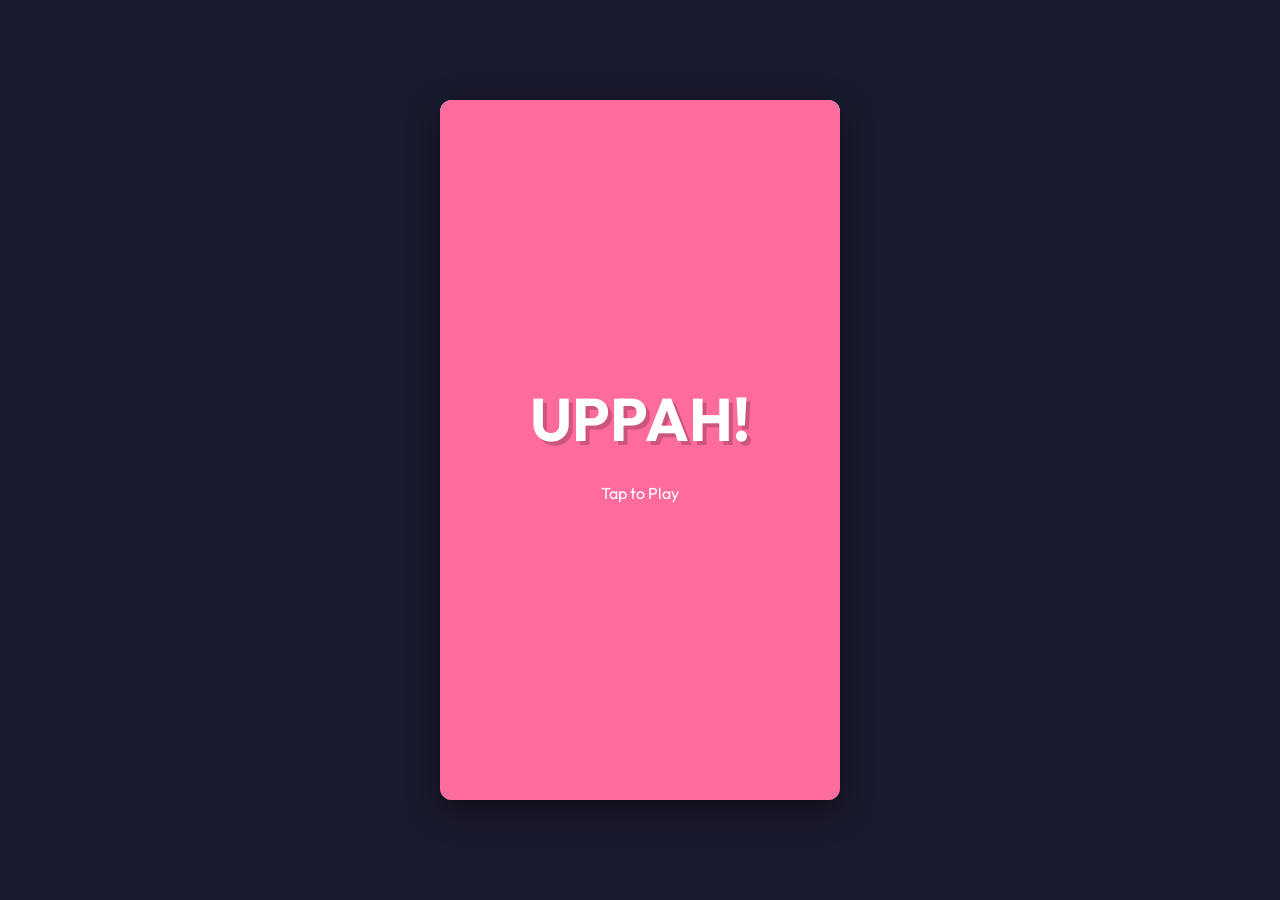
==== index.html @ 9a89947a "Initial commit of UPPAH Dino MVP" ====
<!DOCTYPE html>
<html lang="en">
<head>
    <meta charset="UTF-8">
    <meta name="viewport" content="width=device-width, initial-scale=1.0, maximum-scale=1.0, user-scalable=no">
    <title>UPPAH - Premium Toddler Game</title>
    <link rel="stylesheet" href="css/main.css">
    <link href="https://fonts.googleapis.com/css2?family=Outfit:wght@600;800&display=swap" rel="stylesheet">
</head>
<body>
    <div id="game-container">
        <canvas id="gameCanvas" width="400" height="700"></canvas>
        
        <!-- UI Overlay -->
        <div id="ui-layer">
            <div id="top-bar">
                <div class="meter-container">
                    <div class="meter-label">Diaper</div>
                    <div class="meter-bg"><div id="diaper-fill"></div></div>
                </div>
                <div class="meter-container" style="margin-top: 5px;">
                    <div class="meter-label" style="color: #FF6B9D">Happy</div>
                    <div class="meter-bg"><div id="happy-fill"></div></div>
                </div>
                <div id="score-display">
                    Score: <span id="score-value">0</span>
                    <div class="ballball-count">🏀 x <span id="ballball-value">0</span></div>
                </div>
            </div>

            <!-- Speech Bubble Base (dynamically styled via JS) -->
            <div id="speech-bubble" class="hidden">uppah!</div>
            <div id="gigi-warning" class="hidden">GIGI CLOSE!</div>
        </div>

        <!-- Touch Zones -->
        <div id="controls-layer">
            <div id="zone-left">
                <div class="zone-text">⬇️ DUCK<br><small>HOLD</small></div>
            </div>
            <div id="zone-right">
                <div class="zone-text">⬆️ JUMP<br><small>TAP</small></div>
            </div>
        </div>
        
        <div id="start-screen">
            <h1>UPPAH!</h1>
            <p>Tap to Play</p>
        </div>
    </div>
    <script src="src/core/main.js"></script>
</body>
</html>
---- css/main.css ----
* {
    box-sizing: border-box;
    user-select: none;
    -webkit-user-select: none;
    touch-action: none; /* Prevent scroll on touch */
}

body, html {
    margin: 0;
    padding: 0;
    width: 100%;
    height: 100%;
    background-color: #1a1a2e;
    font-family: 'Outfit', sans-serif;
    display: flex;
    justify-content: center;
    align-items: center;
    overflow: hidden;
}

#game-container {
    position: relative;
    width: 400px;
    height: 700px;
    max-width: 100vw;
    max-height: 100vh;
    background-color: #87CEEB; /* Sky blue placeholder */
    box-shadow: 0 10px 30px rgba(0,0,0,0.5);
    border-radius: 12px;
    overflow: hidden;
}

#gameCanvas {
    position: absolute;
    top: 0;
    left: 0;
    z-index: 1;
}

/* UI Layer */
#ui-layer {
    position: absolute;
    top: 0;
    left: 0;
    width: 100%;
    height: 100%;
    z-index: 5;
    pointer-events: none; /* Let touches pass through to controls */
}

#top-bar {
    position: absolute;
    top: 15px;
    left: 15px;
    right: 15px;
    display: flex;
    justify-content: space-between;
    align-items: flex-start;
    flex-wrap: wrap;
    background: rgba(255, 255, 255, 0.2);
    backdrop-filter: blur(10px);
    -webkit-backdrop-filter: blur(10px);
    padding: 10px 15px;
    border-radius: 20px;
    border: 1px solid rgba(255, 255, 255, 0.4);
    box-shadow: 0 4px 6px rgba(0,0,0,0.1);
}

.meter-container {
    display: flex;
    flex-direction: column;
    width: 120px;
}

.meter-label {
    font-size: 12px;
    text-transform: uppercase;
    color: #333;
    font-weight: 800;
    margin-bottom: 3px;
    text-shadow: 1px 1px 0 #fff;
}

.meter-bg {
    width: 100%;
    height: 12px;
    background: rgba(0,0,0,0.2);
    border-radius: 6px;
    border: 2px solid white;
    overflow: hidden;
}

#diaper-fill {
    height: 100%;
    background-color: #FFFFFF;
    width: 100%;
    transition: width 0.2s, background-color 0.2s;
}

#happy-fill {
    height: 100%;
    background: linear-gradient(90deg, #FF6B9D, #FFB366);
    background-color: #FF6B9D;
    width: 50%;
    transition: width 0.2s;
}

#score-display {
    text-align: right;
    font-size: 18px;
    font-weight: 800;
    color: #fff;
    text-shadow: 2px 2px 0 #000;
}

.ballball-count {
    font-size: 14px;
    color: #FF9800;
}

/* Controls Layer */
#controls-layer {
    position: absolute;
    bottom: 0;
    left: 0;
    width: 100%;
    height: 30%; /* Bottom 30% of screen */
    display: flex;
    z-index: 10;
}

#zone-left, #zone-right {
    flex: 1;
    position: relative;
    border-top: 2px dashed rgba(255,255,255,0.3);
    background: linear-gradient(to top, rgba(0,0,0,0.3), transparent);
}

#zone-left {
    border-right: 1px dashed rgba(255,255,255,0.3);
}

#zone-right {
    border-left: 1px dashed rgba(255,255,255,0.3);
}

#zone-left:active, #zone-right:active {
    background: linear-gradient(to top, rgba(255,255,255,0.2), rgba(0,0,0,0.1));
}

.zone-text {
    position: absolute;
    bottom: 20px;
    width: 100%;
    text-align: center;
    color: rgba(255,255,255,0.7);
    font-size: 20px;
    font-weight: 800;
    pointer-events: none;
    text-shadow: 1px 1px 2px rgba(0,0,0,0.5);
}

.zone-text small {
    font-size: 12px;
}

/* Speech Bubble */
#speech-bubble {
    position: absolute;
    padding: 6px 12px;
    background: white;
    border-radius: 16px;
    font-weight: 800;
    font-size: 16px;
    box-shadow: 0 4px 8px rgba(0,0,0,0.2);
    transform: scale(0);
    transition: transform 0.1s cubic-bezier(0.175, 0.885, 0.32, 1.275);
    white-space: nowrap;
}

#speech-bubble::after {
    content: '';
    position: absolute;
    bottom: -6px;
    left: 20px;
    border-width: 6px 6px 0;
    border-style: solid;
    border-color: white transparent transparent transparent;
}

#speech-bubble.show-uppah {
    transform: scale(1);
    color: #FF6B9D;
}

#speech-bubble.show-down {
    transform: scale(1);
    color: #6BB6FF;
}

/* UI Alerts */
#gigi-warning {
    position: absolute;
    top: 80px;
    left: 50%;
    transform: translateX(-50%);
    background: #FF0044;
    color: white;
    padding: 5px 15px;
    border-radius: 10px;
    font-weight: bold;
    animation: flash 0.5s infinite alternate;
}

@keyframes flash {
    from { opacity: 0.5; box-shadow: 0 0 5px red; }
    to { opacity: 1; box-shadow: 0 0 20px red; }
}

.vignette-danger {
    box-shadow: inset 0 0 50px red !important;
}

.hidden {
    display: none !important;
}

#start-screen {
    position: absolute;
    top: 0; left: 0; right: 0; bottom: 0;
    background: #FF6B9D;
    display: flex;
    flex-direction: column;
    justify-content: center;
    align-items: center;
    color: white;
    z-index: 20;
    cursor: pointer;
}

#start-screen h1 {
    font-size: 60px;
    margin: 0 0 10px 0;
    text-shadow: 4px 4px 0px rgba(0,0,0,0.2);
}
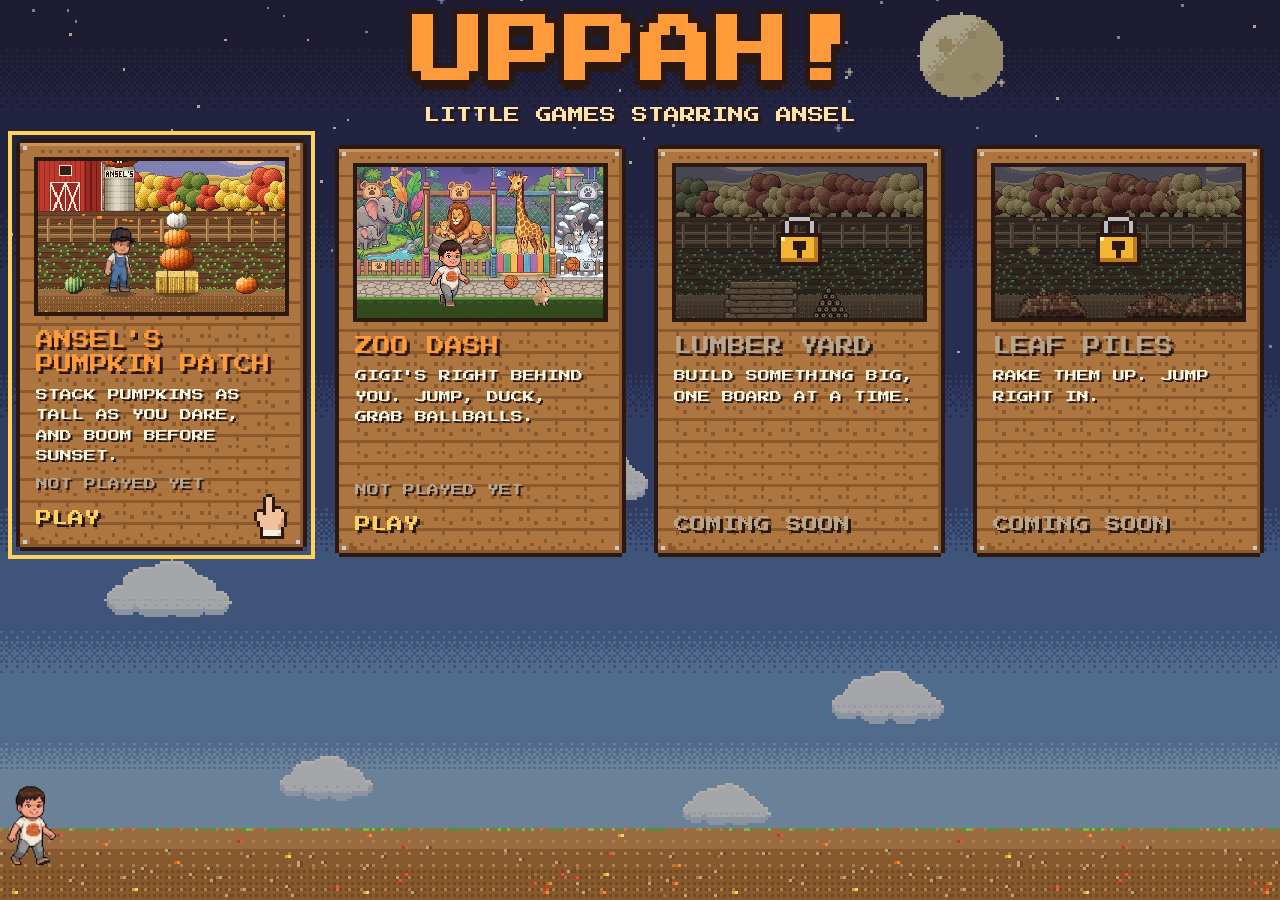
==== commit 40f752f6: "Uppah home page with a level selector; runner gets a home button and saves its best run The root ind" ====
--- a/index.html
+++ b/index.html
@@ -2,52 +2,366 @@
 <html lang="en">
 <head>
     <meta charset="UTF-8">
-    <meta name="viewport" content="width=device-width, initial-scale=1.0, maximum-scale=1.0, user-scalable=no">
-    <title>UPPAH - Premium Toddler Game</title>
-    <link rel="stylesheet" href="css/main.css">
-    <link href="https://fonts.googleapis.com/css2?family=Outfit:wght@600;800&display=swap" rel="stylesheet">
+    <meta name="viewport" content="width=device-width, initial-scale=1.0, viewport-fit=cover">
+    <title>UPPAH! Games starring Ansel</title>
+    <meta name="description" content="Little pixel-art games starring Ansel. Pick a game.">
+    <link rel="preconnect" href="https://fonts.googleapis.com">
+    <link href="https://fonts.googleapis.com/css2?family=Press+Start+2P&display=swap" rel="stylesheet">
+    <style>
+        /* The Uppah home page: a level select. All the art is the games' own pixel art
+           (home/make_home_art.py); CSS only lays it out and slices the wooden sign
+           (games/pumpkin-patch/art/panel.png) around each card. */
+        :root {
+            --ink: #1b130d;
+            --ink2: #2b1810;
+            --cream: #fff6e0;
+            --sand: #ffe3a6;
+            --gold: #ffd35a;
+            --orange: #ff9a3a;
+            --dim: #b9a58a;
+            --gap: 28px;
+        }
+        * { box-sizing: border-box; }
+        html, body { margin: 0; padding: 0; overflow-x: hidden; }
+        body {
+            min-height: 100vh;
+            min-height: 100dvh;
+            background: var(--ink);
+            color: var(--cream);
+            font-family: 'Press Start 2P', monospace;
+            display: flex;
+            flex-direction: column;
+            -webkit-font-smoothing: none;
+            overflow-x: hidden;
+        }
+        img { image-rendering: pixelated; }
+
+        /* the patch's night-to-dusk sky behind everything */
+        .sky {
+            position: fixed;
+            inset: 0;
+            z-index: -1;
+            background: var(--ink) url(home/art/sky.png) center bottom / cover no-repeat;
+            image-rendering: pixelated;
+        }
+        .sky::after {          /* a little darker so the signs stand out */
+            content: "";
+            position: absolute;
+            inset: 0;
+            background: rgba(27, 19, 13, 0.35);
+        }
+
+        header {
+            text-align: center;
+            padding: 14px 16px 4px;
+        }
+        h1 {
+            margin: 0;
+            font-size: clamp(40px, 6.5vw, 72px);
+            line-height: 1.1;
+            color: var(--orange);
+            letter-spacing: 4px;
+            /* a chunky ink outline, one art pixel thick in every direction */
+            text-shadow:
+                -5px 0 var(--ink2), 5px 0 var(--ink2), 0 -5px var(--ink2), 0 5px var(--ink2),
+                -5px -5px var(--ink2), 5px -5px var(--ink2), -5px 5px var(--ink2), 5px 5px var(--ink2),
+                0 10px var(--ink2);
+        }
+        .tag {
+            margin: 10px 0 0;
+            font-size: clamp(12px, 2.4vw, 16px);
+            color: var(--sand);
+            line-height: 1.6;
+            text-shadow: 3px 3px var(--ink2);
+        }
+
+        main {
+            flex: 1;
+            width: 100%;
+            max-width: 1280px;
+            margin: 0 auto;
+            padding: 12px 16px 0;
+        }
+        .levels {
+            list-style: none;
+            margin: 0;
+            padding: 0;
+            display: grid;
+            gap: var(--gap);
+            grid-template-columns: repeat(4, minmax(0, 1fr));
+        }
+        .levels > li { display: flex; min-width: 0; }
+
+        /* a wooden sign: the game's 9-slice panel, edges and planks tiled */
+        .card {
+            position: relative;
+            display: flex;
+            flex-direction: column;
+            width: 100%;
+            min-width: 0;
+            padding: 0;
+            border: 18px solid transparent;
+            border-image: url(games/pumpkin-patch/art/panel.png) 20 fill / 18px round;
+            image-rendering: pixelated;
+            color: inherit;
+            text-decoration: none;
+            outline: none;
+            cursor: pointer;
+            transition: transform 0.08s steps(2);
+            -webkit-tap-highlight-color: transparent;
+        }
+        .card:hover, .card:focus-visible, .card.on { transform: translateY(-6px); }
+        .card:focus-visible { outline: 4px solid var(--gold); outline-offset: 4px; }
+        .card:active { transform: translateY(0); }
+        .thumb {
+            display: block;
+            width: 100%;
+            aspect-ratio: 480 / 300;
+            object-fit: cover;
+            border: 4px solid var(--ink2);
+            background: var(--ink2);
+        }
+        .name {
+            margin: 12px 2px 0;
+            font-size: clamp(14px, 1.5vw, 18px);
+            line-height: 1.35;
+            color: var(--orange);
+            text-shadow: 3px 3px var(--ink2);
+        }
+        .blurb {
+            margin: 8px 2px 0;
+            font-size: 12px;
+            line-height: 1.7;
+            color: var(--cream);
+            text-shadow: 2px 2px var(--ink2);
+        }
+        .stats {
+            margin: auto 2px 0;
+            padding-top: 8px;
+            font-size: 12px;
+            line-height: 1.8;
+            color: var(--gold);
+            text-shadow: 2px 2px var(--ink2);
+            display: flex;
+            flex-wrap: wrap;
+            align-items: center;
+            gap: 0 12px;
+        }
+        .stats .none { color: var(--dim); }
+        .stats img { width: 18px; height: 18px; vertical-align: -3px; image-rendering: auto; }
+        .play {
+            display: flex;
+            align-items: center;
+            justify-content: space-between;
+            margin: 8px 2px 0;
+            font-size: 16px;
+            color: var(--gold);
+            text-shadow: 3px 3px var(--ink2);
+        }
+        /* the game's pointing hand shows which card is picked */
+        .hand {
+            width: 33px;
+            height: 45px;
+            visibility: hidden;
+            margin: -10px 0 -6px;
+        }
+        .card:hover .hand, .card:focus-visible .hand, .card.on .hand {
+            visibility: visible;
+            animation: poke 0.7s steps(2) infinite;
+        }
+        @keyframes poke { 50% { transform: translateY(-6px); } }
+
+        .card.locked { cursor: default; }
+        .card.locked .play { margin-top: auto; padding-top: 12px; }
+        .card.locked .name { color: var(--dim); }
+        .card.locked .play { color: var(--dim); }
+        .card.locked.shake { animation: shake 0.3s steps(3); }
+        @keyframes shake { 33% { transform: translateX(-6px); } 66% { transform: translateX(6px); } }
+
+        /* Ansel runs along the patch's dirt path at the bottom */
+        footer {
+            position: relative;
+            height: 96px;
+            pointer-events: none;
+        }
+        .path {
+            position: absolute;
+            left: 0; right: 0; bottom: 0;
+            height: 72px;
+            background: url(home/art/path.png) 0 0 / auto 72px repeat-x;
+            image-rendering: pixelated;
+        }
+        .runner {
+            position: absolute;
+            left: 0;
+            bottom: 28px;
+            width: 63px;
+            height: 93px;
+            background: url(home/art/ansel_run.png) 0 0 / 378px 93px no-repeat;
+            animation: legs 0.6s steps(6) infinite, across 14s linear -4s infinite;
+        }
+        @keyframes legs { to { background-position: -378px 0; } }
+        @keyframes across {
+            0% { transform: translateX(-80px); }
+            100% { transform: translateX(calc(100vw + 20px)); }
+        }
+
+        /* tablets: two across */
+        @media (max-width: 1100px) {
+            .levels { grid-template-columns: repeat(2, minmax(0, 1fr)); }
+        }
+        /* phones: the two games full width, the coming-soon signs side by side and small */
+        @media (max-width: 640px) {
+            :root { --gap: 18px; }
+            header { padding-top: 28px; }
+            .levels > li.game { grid-column: span 2; }
+            .locked .blurb { display: none; }
+            .locked .name { font-size: 12px; }
+            .locked .play { font-size: 12px; }
+            .card { border-width: 16px; border-image-width: 16px; }
+            h1 { font-size: 44px; }
+            footer { height: 124px; }
+        }
+        @media (prefers-reduced-motion: reduce) {
+            .runner { animation: none; left: 24px; }
+            .card, .card:hover, .card:focus-visible, .card.on { transition: none; transform: none; }
+            .card .hand { animation: none !important; }
+        }
+    </style>
 </head>
 <body>
-    <div id="game-container">
-        <canvas id="gameCanvas" width="400" height="700"></canvas>
-        
-        <!-- UI Overlay -->
-        <div id="ui-layer">
-            <div id="top-bar">
-                <div class="meter-container">
-                    <div class="meter-label">Diaper</div>
-                    <div class="meter-bg"><div id="diaper-fill"></div></div>
+    <div class="sky" aria-hidden="true"></div>
+    <header>
+        <h1>UPPAH!</h1>
+        <p class="tag">LITTLE GAMES STARRING ANSEL</p>
+    </header>
+
+    <main>
+        <ul class="levels" aria-label="Pick a game">
+            <li class="game">
+                <a class="card" href="games/pumpkin-patch/" data-game="pumpkin">
+                    <img class="thumb" src="home/art/card_pumpkin.png" alt="Ansel beside a tower of pumpkins on a hay bale">
+                    <span class="name">ANSEL'S PUMPKIN PATCH</span>
+                    <span class="blurb">STACK PUMPKINS AS TALL AS YOU DARE, AND BOOM BEFORE SUNSET.</span>
+                    <span class="stats" id="stats-pumpkin"><span class="none">NOT PLAYED YET</span></span>
+                    <span class="play">PLAY <img class="hand" src="games/pumpkin-patch/art/hand.png" alt=""></span>
+                </a>
+            </li>
+            <li class="game">
+                <a class="card" href="dino.html" data-game="runner">
+                    <img class="thumb" src="home/art/card_runner.png" alt="Ansel running through the zoo past Hoppah and a ballball">
+                    <span class="name">ZOO DASH</span>
+                    <span class="blurb">GIGI'S RIGHT BEHIND YOU. JUMP, DUCK, GRAB BALLBALLS.</span>
+                    <span class="stats" id="stats-runner"><span class="none">NOT PLAYED YET</span></span>
+                    <span class="play">PLAY <img class="hand" src="games/pumpkin-patch/art/hand.png" alt=""></span>
+                </a>
+            </li>
+            <li>
+                <div class="card locked" tabindex="-1" role="link" aria-disabled="true" data-game="lumber">
+                    <img class="thumb" src="home/art/card_lumber.png" alt="Locked: a lumber pile">
+                    <span class="name">LUMBER YARD</span>
+                    <span class="blurb">BUILD SOMETHING BIG, ONE BOARD AT A TIME.</span>
+                    <span class="play">COMING SOON <img class="hand" src="games/pumpkin-patch/art/hand.png" alt=""></span>
                 </div>
-                <div class="meter-container" style="margin-top: 5px;">
-                    <div class="meter-label" style="color: #FF6B9D">Happy</div>
-                    <div class="meter-bg"><div id="happy-fill"></div></div>
+            </li>
+            <li>
+                <div class="card locked" tabindex="-1" role="link" aria-disabled="true" data-game="leaves">
+                    <img class="thumb" src="home/art/card_leaves.png" alt="Locked: leaf piles under autumn trees">
+                    <span class="name">LEAF PILES</span>
+                    <span class="blurb">RAKE THEM UP. JUMP RIGHT IN.</span>
+                    <span class="play">COMING SOON <img class="hand" src="games/pumpkin-patch/art/hand.png" alt=""></span>
                 </div>
-                <div id="score-display">
-                    Score: <span id="score-value">0</span>
-                    <div class="ballball-count">🏀 x <span id="ballball-value">0</span></div>
-                </div>
-            </div>
-
-            <!-- Speech Bubble Base (dynamically styled via JS) -->
-            <div id="speech-bubble" class="hidden">uppah!</div>
-            <div id="gigi-warning" class="hidden">GIGI CLOSE!</div>
-        </div>
-
-        <!-- Touch Zones -->
-        <div id="controls-layer">
-            <div id="zone-left">
-                <div class="zone-text">⬇️ DUCK<br><small>HOLD</small></div>
-            </div>
-            <div id="zone-right">
-                <div class="zone-text">⬆️ JUMP<br><small>TAP</small></div>
-            </div>
-        </div>
-        
-        <div id="start-screen">
-            <h1>UPPAH!</h1>
-            <p>Tap to Play</p>
-        </div>
-    </div>
-    <script src="src/core/main.js"></script>
+            </li>
+        </ul>
+    </main>
+
+    <footer aria-hidden="true">
+        <div class="path"></div>
+        <div class="runner"></div>
+    </footer>
+
+    <script>
+    (() => {
+        'use strict';
+        const read = key => { try { return JSON.parse(localStorage.getItem(key)); } catch (e) { return null; } };
+        const num = n => Number(n).toLocaleString('en-US');
+        const stat = (el, html) => { if (html) el.innerHTML = html; };
+
+        // ── best scores, from each game's own localStorage ──
+        const pp = read('uppah.pumpkinpatch.best') || {};
+        const found = read('uppah.pumpkinpatch.surprises') || [];
+        const ppStats = document.getElementById('stats-pumpkin');
+        const ppParts = [];
+        if (pp.score) ppParts.push('<span>BEST ' + num(pp.score) + '</span>');
+        if (pp.count) ppParts.push('<span>TALLEST ' + num(pp.count) + '</span>');
+        stat(ppStats, ppParts.join('<span>·</span>'));
+        if (found.length) {
+            fetch('games/pumpkin-patch/art/surprises.json').then(r => r.json()).then(j => {
+                const n = (j.stickers || []).length;
+                const s = document.createElement('span');
+                s.textContent = 'SURPRISES ' + found.length + (n ? '/' + n : '');
+                if (!ppParts.length) ppStats.innerHTML = '';
+                else ppStats.insertAdjacentHTML('beforeend', '<span>·</span>');
+                ppStats.appendChild(s);
+            }).catch(() => {});
+        }
+        const run = read('uppah.runner.best') || {};
+        if (run.ballballs) {
+            stat(document.getElementById('stats-runner'),
+                '<span>BEST RUN ' + num(run.ballballs) + ' <img src="assets/BallBall.png" alt="ballballs"></span>');
+        }
+
+        // ── keyboard: arrows move between signs, Enter or Space opens one ──
+        const cards = [...document.querySelectorAll('.card')];
+        const columns = () => {
+            const top = cards[0].getBoundingClientRect().top;
+            return Math.max(1, cards.filter(c => Math.abs(c.getBoundingClientRect().top - top) < 4).length);
+        };
+        const pick = i => {
+            i = Math.max(0, Math.min(cards.length - 1, i));
+            cards.forEach(c => c.classList.toggle('on', c === cards[i]));
+            cards[i].focus({ preventScroll: false });
+        };
+        const nope = card => {
+            card.classList.remove('shake');
+            void card.offsetWidth;
+            card.classList.add('shake');
+        };
+        document.addEventListener('keydown', e => {
+            const i = cards.indexOf(document.activeElement);
+            const c = columns();
+            let j = null;
+            switch (e.key) {
+                case 'ArrowRight': j = i < 0 ? 0 : i + 1; break;
+                case 'ArrowLeft': j = i < 0 ? 0 : i - 1; break;
+                case 'ArrowDown': j = i < 0 ? 0 : (i + c < cards.length ? i + c : i); break;
+                case 'ArrowUp': j = i < 0 ? 0 : (i - c >= 0 ? i - c : i); break;
+                case 'Home': j = 0; break;
+                case 'End': j = cards.length - 1; break;
+                case 'Enter': case ' ':
+                    if (i < 0) return;
+                    e.preventDefault();
+                    if (cards[i].classList.contains('locked')) nope(cards[i]);
+                    else cards[i].click();
+                    return;
+                default: return;
+            }
+            e.preventDefault();
+            pick(j);
+        });
+        cards.forEach(card => {
+            card.addEventListener('mouseenter', () => cards.forEach(c => c.classList.toggle('on', c === card)));
+            card.addEventListener('focus', () => cards.forEach(c => c.classList.toggle('on', c === card)));
+            if (card.classList.contains('locked')) card.addEventListener('click', () => nope(card));
+            else card.addEventListener('click', () => {
+                try { localStorage.setItem('uppah.home.last', card.dataset.game); } catch (e) {}
+            });
+        });
+        // keyboard players start on the game they played last (or the first one)
+        const last = (() => { try { return localStorage.getItem('uppah.home.last'); } catch (e) { return null; } })();
+        const start = Math.max(0, cards.findIndex(c => c.dataset.game === last));
+        if (window.matchMedia && window.matchMedia('(hover: hover) and (pointer: fine)').matches) pick(start);
+    })();
+    </script>
 </body>
 </html>
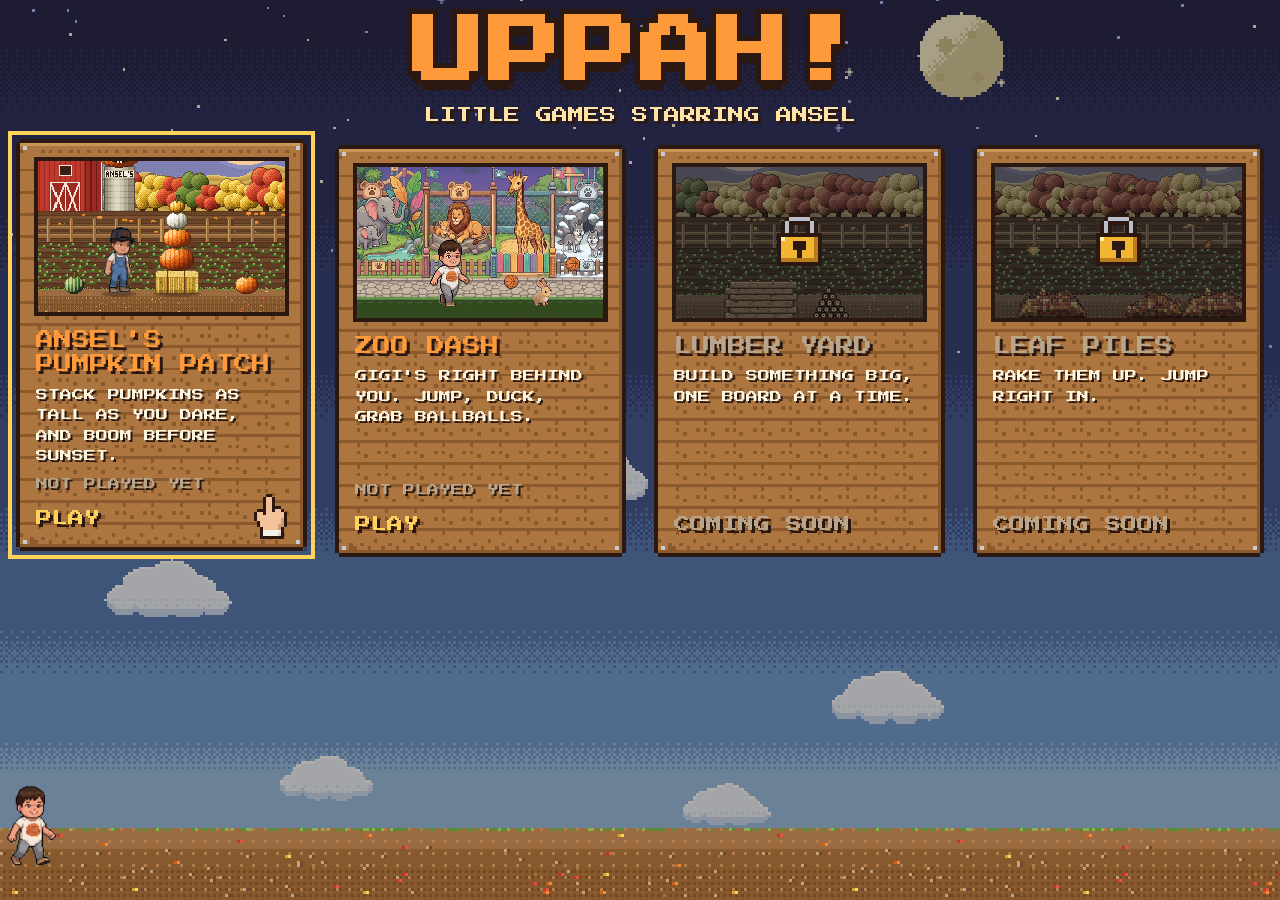
==== commit 285b8a04: "Pumpkin Patch: how-to-play card, title extras, pause menu buttons A four-panel illustrated how-to-pl" ====
--- a/index.html
+++ b/index.html
@@ -145,7 +145,7 @@
             display: flex;
             flex-wrap: wrap;
             align-items: center;
-            gap: 0 12px;
+            gap: 0 18px;
         }
         .stats .none { color: var(--dim); }
         .stats img { width: 18px; height: 18px; vertical-align: -3px; image-rendering: auto; }
@@ -294,14 +294,13 @@
         const ppParts = [];
         if (pp.score) ppParts.push('<span>BEST ' + num(pp.score) + '</span>');
         if (pp.count) ppParts.push('<span>TALLEST ' + num(pp.count) + '</span>');
-        stat(ppStats, ppParts.join('<span>·</span>'));
+        stat(ppStats, ppParts.join(''));
         if (found.length) {
             fetch('games/pumpkin-patch/art/surprises.json').then(r => r.json()).then(j => {
                 const n = (j.stickers || []).length;
                 const s = document.createElement('span');
                 s.textContent = 'SURPRISES ' + found.length + (n ? '/' + n : '');
                 if (!ppParts.length) ppStats.innerHTML = '';
-                else ppStats.insertAdjacentHTML('beforeend', '<span>·</span>');
                 ppStats.appendChild(s);
             }).catch(() => {});
         }
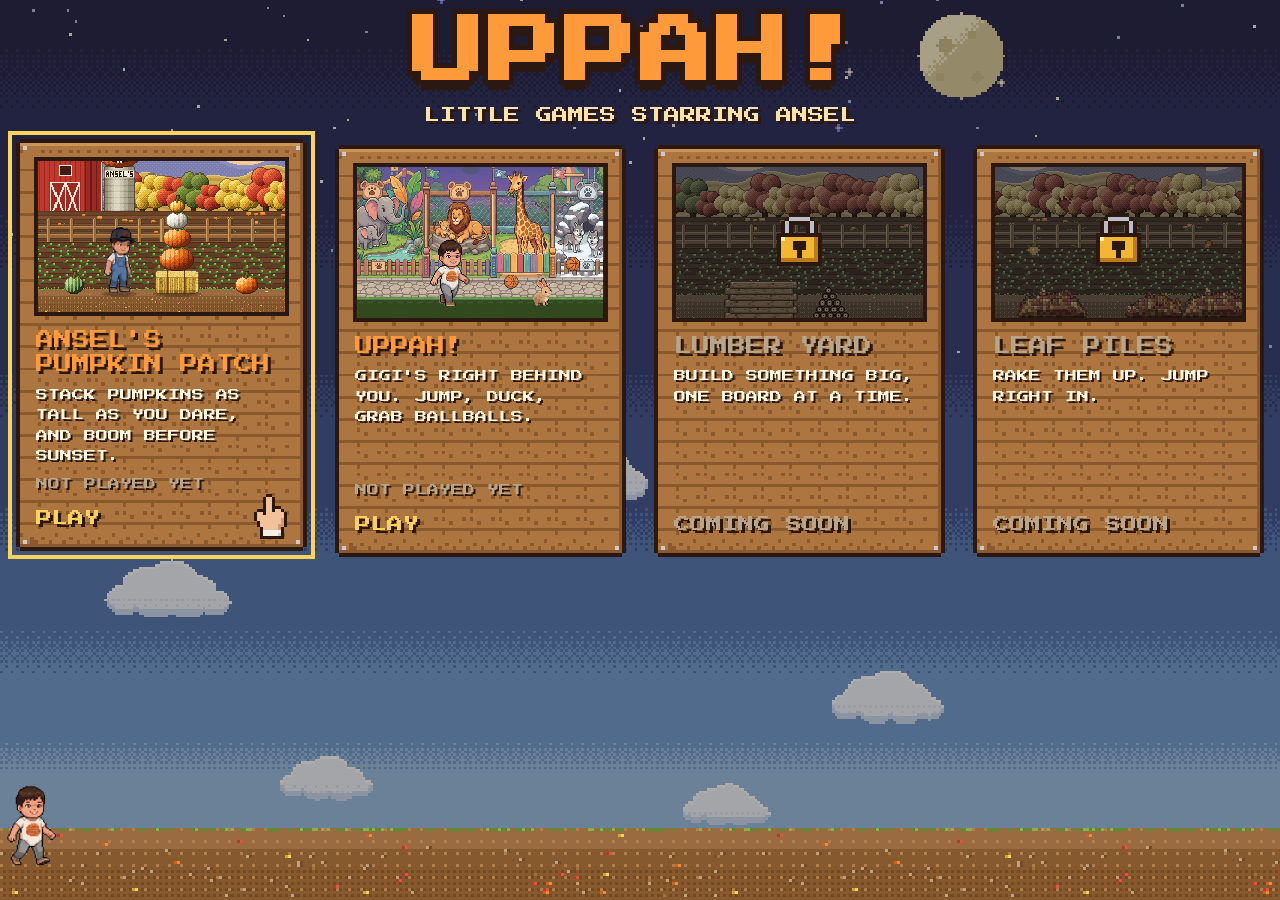
==== commit 10c9f3a9: "Home: the runner keeps its original name, UPPAH! Co-Authored-By: Claude Opus 5.5 <noreply@anthropic." ====
--- a/index.html
+++ b/index.html
@@ -250,7 +250,7 @@
             <li class="game">
                 <a class="card" href="dino.html" data-game="runner">
                     <img class="thumb" src="home/art/card_runner.png" alt="Ansel running through the zoo past Hoppah and a ballball">
-                    <span class="name">ZOO DASH</span>
+                    <span class="name">UPPAH!</span>
                     <span class="blurb">GIGI'S RIGHT BEHIND YOU. JUMP, DUCK, GRAB BALLBALLS.</span>
                     <span class="stats" id="stats-runner"><span class="none">NOT PLAYED YET</span></span>
                     <span class="play">PLAY <img class="hand" src="games/pumpkin-patch/art/hand.png" alt=""></span>
